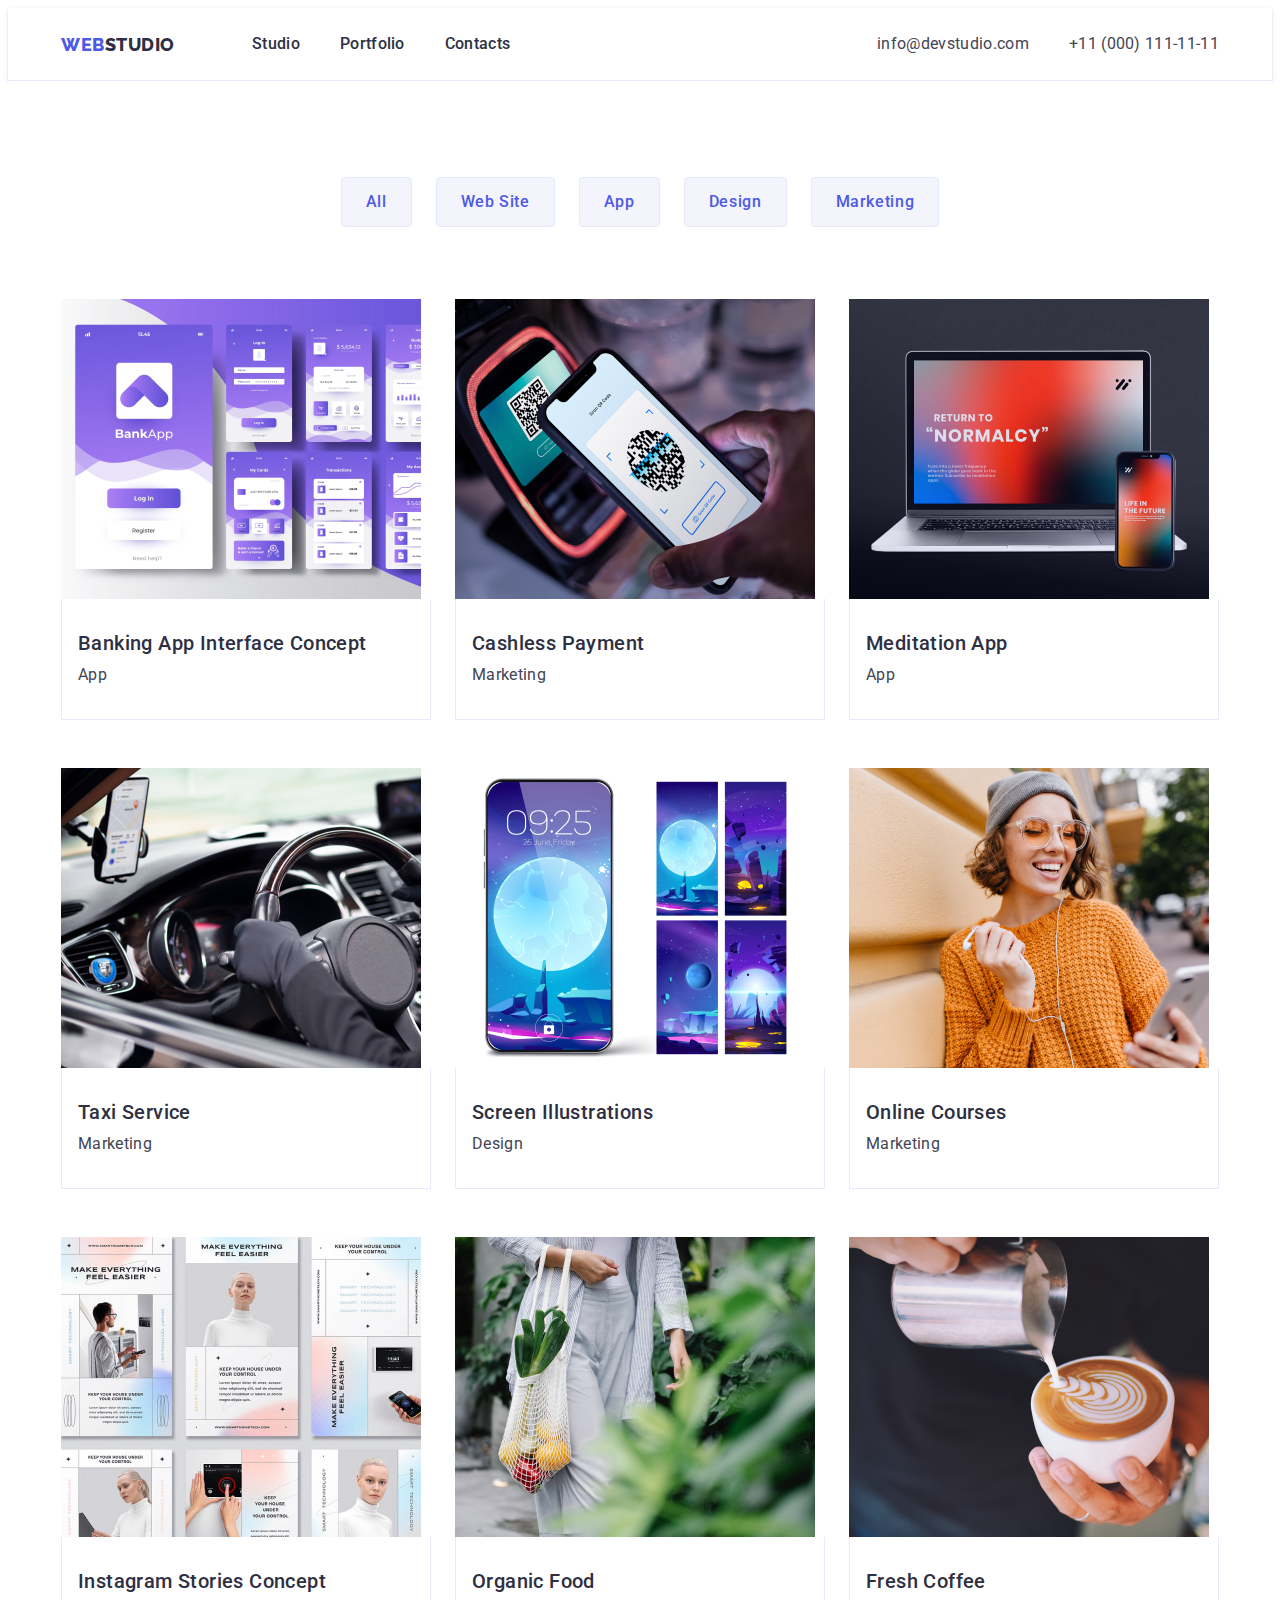
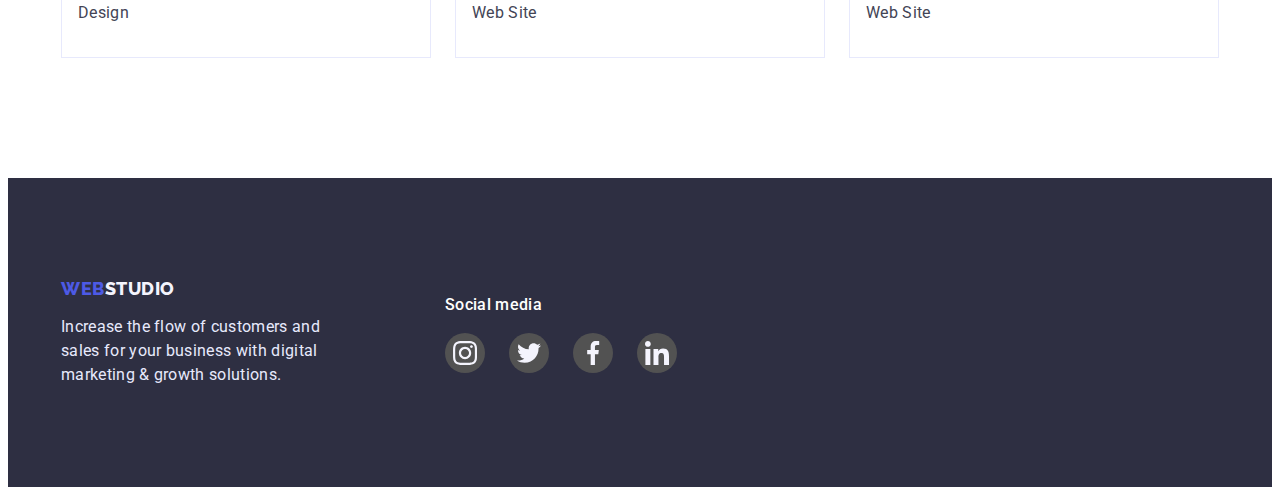
==== portfolio.html @ b8f2cf18 "Initial commit" ====
<!DOCTYPE html>
<html lang="en">

<head>
    <meta charset="UTF-8">
    <meta http-equiv="X-UA-Compatible" content="IE=edge">
    <meta name="viewport" content="width=device-width, initial-scale=1.0">
    <title>Portfolio</title>
    <link rel="stylesheet" href="https://cdnjs.cloudflare.com/ajax/libs/modern-normalize/1.1.0/modern-normalize.min.css"
        integrity="sha512-wpPYUAdjBVSE4KJnH1VR1HeZfpl1ub8YT/NKx4PuQ5NmX2tKuGu6U/JRp5y+Y8XG2tV+wKQpNHVUX03MfMFn9Q=="
        crossorigin="anonymous" referrerpolicy="no-referrer" />
    <link rel="preconnect" href="https://fonts.googleapis.com">
    <link rel="preconnect" href="https://fonts.gstatic.com" crossorigin>
    <link href="https://fonts.googleapis.com/css2?family=Raleway:wght@800&family=Roboto:wght@400;500;700&display=swap"
        rel="stylesheet">
    <link rel="stylesheet" href="./css/styles.css">
</head>

<body>
    <!-- NAVIGATION -->
    <header class="header">
        <div class="container header-container">
            <nav class="header-navigation"><!-- / слеш як силка, повернутись назад в <a href="/"> -->
                <a href="./index.html" class="logo-left link">
                    Web<span class="logo-right link">Studio</span>
                </a>
                <!--  Список елементів в якх є посилань -->
                <!-- header and links -->
                <ul class="header-list  list">
                    <li class="header-item">
                        <a class="nav-link link" href="./index.html">Studio</a>
                    </li>
                    <li class="header-item">
                        <a class="nav-link link" href="./portfolio.html">Portfolio</a>
                    </li>
                    <li class="header-item">
                        <a class="nav-link link" href="">Contacts</a>
                    </li>
                </ul>
            </nav>

            <!-- Список контактів  -->

            <address class="header-adderess">
                <ul class="adrdress-list list">
                    <li class="header-item">
                        <a class="address-link mail link" href="mailto:info@devstudio.com">info@devstudio.com</a>
                    </li>
                    <li class="header-item">
                        <a class="address-link phone link" href="tel:+110001111111"> +11 (000) 111-11-11</a>
                    </li>
                </ul>
            </address>
        </div>
    </header>
    <main>
        <section class="section-portfolio">
            <div class="container">
                <!-- Button -->
                <h1 class="portfolio-title" hidden>All aboute Portfolio</h1>
                <ul class="list portfolio-btn-list">
                    <li class="portfolio-button-item">
                        <button type="button" class="btn-list">All</button>
                    </li>
                    <li class="portfolio-button-item">
                        <button type="button" class="btn-list">Web Site</button>
                    </li>
                    <li class="portfolio-button-item">
                        <button type="button" class="btn-list">App</button>
                    </li>
                    <li class="portfolio-button-item">
                        <button type="button" class="btn-list">Design</button>
                    </li>
                    <li class="portfolio-button-item">
                        <button type="button" class="btn-list">Marketing</button>
                    </li>
                </ul>
                <!-- Imagaes -->
                <ul class="list portfolio-list">
                    <li class="portfolio-item">
                        <div class="box-shadow">
                            <a href="" class="portfolio-link link"><img class="portflio-img"
                                    src="./images/portfolio/img-1portfolio.jpg" alt="Banking App">
                                <div class="portfolio-wrap">
                                    <h2 class="portfolio-subject">Banking App Interface Concept</h2>
                                    <p class="text-item link">App</p>
                                </div>
                            </a>
                        </div>
                    </li>
                    <li class="portfolio-item">
                        <div class="box-shadow">
                            <a href="" class="portfolio-link link"><img class="portflio-img"
                                    src="./images/portfolio/img-2portfolio.jpg" alt="Cashless Payment">
                                <div class="portfolio-wrap">
                                    <h2 class="portfolio-subject">Cashless Payment</h2>
                                    <p class="text-item link">Marketing</p>
                                </div>
                            </a>
                        </div>
                    </li>
                    <li class="portfolio-item">
                        <div class="box-shadow">
                            <a href="" class="portfolio-link link"><img class="portflio-img"
                                    src="./images/portfolio/img-3portfolio.jpg" alt="Meditaion App">
                                <div class="portfolio-wrap">
                                    <h2 class="portfolio-subject">Meditation App</h2>
                                    <p class="text-item link">App</p>
                                </div>
                            </a>
                        </div>
                    </li>
                    <li class="portfolio-item">
                        <div class="box-shadow">
                            <a href="" class="portfolio-link link"><img class="portflio-img"
                                    src="./images/portfolio/img-4portfolio.jpg" alt="Taxi Service">
                                <div class="portfolio-wrap">
                                    <h2 class="portfolio-subject">Taxi Service</h2>
                                    <p class="text-item link">Marketing</p>
                                </div>
                            </a>
                        </div>
                    </li>
                    <li class="portfolio-item">
                        <div class="box-shadow">
                            <a href="" class="portfolio-link link"><img class="portflio-img"
                                    src="./images/portfolio/img-5portfolio.jpg" alt="Screen Illustrations">
                                <div class="portfolio-wrap">
                                    <h2 class="portfolio-subject">Screen Illustrations</h2>
                                    <p class="text-item link">Design</p>
                                </div>
                            </a>
                        </div>
                    </li>
                    <li class="portfolio-item">
                        <div class="box-shadow">
                            <a href="" class="portfolio-link link"><img class="portflio-img"
                                    src="./images/portfolio/img-6portfolio.jpg" alt="Online Courses">
                                <div class="portfolio-wrap">
                                    <h2 class="portfolio-subject">Online Courses</h2>
                                    <p class="text-item link">Marketing</p>
                                </div>
                            </a>
                        </div>
                    </li>
                    <li class="portfolio-item">
                        <div class="box-shadow">
                            <a href="" class="portfolio-link link"><img class="portflio-img"
                                    src="./images/portfolio/img-7portfolio.jpg" alt="Instagram Stories Concept">
                                <div class="portfolio-wrap">
                                    <h2 class="portfolio-subject">Instagram Stories Concept</h2>
                                    <p class="text-item link">Design</p>
                                </div>
                            </a>
                        </div>
                    </li>
                    <li class="portfolio-item">
                        <div class="box-shadow">
                            <a href="" class="portfolio-link link"><img class="portflio-img"
                                    src="./images/portfolio/img-8portfolio.jpg" alt="Organic Food">
                                <div class="portfolio-wrap">
                                    <h2 class="portfolio-subject">Organic Food</h2>
                                    <p class="text-item link">Web Site</p>
                                </div>
                            </a>
                        </div>
                    </li>
                    <li class="portfolio-item">
                        <div class="box-shadow">
                            <a href="" class="portfolio-link link"><img class="portflio-img"
                                    src="./images/portfolio/img-9portfolio.jpg" alt="Fresh Coffee">
                                <div class="portfolio-wrap">
                                    <h2 class="portfolio-subject">Fresh Coffee</h2>
                                    <p class="text-item link">Web Site</p>
                                </div>
                            </a>
                        </div>
                    </li>
                </ul>
            </div>
        </section>
    </main>

    <!-- FOOOTER -->
    <footer class="footer-copyrigth">
        <div class="container footer-container">
            <div class="footer-logo">
                <a href="./index.html" class="logo-left link">
                    Web<span class="logo-right-footer link">Studio</span>
                </a>
                <p class="footer-text">Increase the flow of customers and sales for your business with digital
                    marketing
                    &
                    growth solutions.
                </p>
            </div>
            <div class="footer-soc">
                <p class="footer-title">Social media</p>
                <ul class="footer-soc-list list">
                    <li class="footer-soc-item">
                        <a href="" class="footer-soc-link link">
                            <svg class="footer-soc-icon" width="24px" height="24px">
                                <use href="./images/footer/footer-soc.svg#icon-instagram"></use>
                            </svg>
                        </a>
                    </li>
                    <li class="footer-soc-item">
                        <a href="" class="footer-soc-link link">
                            <svg class="footer-soc-icon" width="24px" height="24px">
                                <use href="./images/footer/footer-soc.svg#icon-twitter"></use>
                            </svg>
                        </a>
                    </li>
                    <li class="footer-soc-item">
                        <a href="" class="footer-soc-link link">
                            <svg class="footer-soc-icon" width="24px" height="24px">
                                <use href="./images/footer/footer-soc.svg#icon-facebook"></use>
                            </svg>
                        </a>
                    </li>
                    <li class="footer-soc-item">
                        <a href="" class="footer-soc-link link">
                            <svg class="footer-soc-icon" width="24px" height="24px">
                                <use href="./images/footer/footer-soc.svg#icon-linkedin"></use>
                            </svg>
                        </a>
                    </li>
                </ul>
            </div>
        </div>
    </footer>
</body>

</html>
---- css/styles.css ----
:root {
    --white-color: #FFFFFF;
    --color-navigation: #2E2F42;
    --logo-left: #4D5AE5;
    --logo-right: #2E2F42;
    --primary-text-color: #434455;
    --main-title-color: #ffffff;
    --background-color: #ffffff;
    --focus-hover: #404bbf;
    --btn-list-color: #ffffff;
    --btn-list-background: #404bbf;
    --background-title-color: #2e2f42;
    --icon-background-about: #F4F4FD;
    --footer-soc-color: #525252;
}

p,
h1,
h2,
h3,
h4,
h5,
h6 {
    margin: 0;
}

ul {
    margin: 0;
    padding-left: 0;
}

button {
    cursor: pointer;
}

address {
    font-style: normal;
}

img {
    display: block;
}

body {
    font-family: "Roboto", sans-serif;
    color: var(--primary-text-color);
    background-color: var(--background-color);
}



/* ------------------------------------------------------------скидання---------------------------------------- */

.container {
    width: 1158px;
    padding-left: 15px;
    padding-right: 15px;
    margin: 0 auto;
}

.link {
    text-decoration: none;
}

.list {
    list-style: none;
}

/*------------------------------------------------------------- header----------------------------------------- */
.header {
    border-bottom: 1px solid #e7e9fc;
    border-top: transparent;
    padding: 24px 0px;
    box-shadow: 0px 2px 1px rgba(46, 47, 66, 0.08),
        0px 1px 1px rgba(46, 47, 66, 0.16), 0px 1px 6px rgba(46, 47, 66, 0.08);
}

/*-------------------------------------------------------- logo------------------------------------------------ */
.logo-left {
    font-family: "Raleway", sans-serif;
    font-style: normal;
    font-weight: 800;
    font-size: 18px;
    line-height: 1.17;
    letter-spacing: 0.03em;
    text-transform: uppercase;
    color: var(--logo-left);
    box-sizing: content-box;
    width: 115px;
    margin-right: 76px;
}

.logo-right {
    color: var(--logo-right);
    margin-right: 75px;
}

/* navigation */

.header-navigation {
    display: flex;
    align-items: center;
    margin-right: auto;
}

.header-list {
    display: flex;
    gap: 40px;
}

.header-container {
    display: flex;
}

.nav-link {
    font-weight: 500;
    font-size: 16px;
    line-height: 1.5;
    letter-spacing: 0.02em;
    color: var(--color-navigation);
    text-decoration: none;
}

.nav-link:is(:hover, :focus) {
    color: var(--focus-hover);
}

/*--------------------------------------------- address header --------------------------------------------------*/

.header-adderess {}

.address-link {
    font-family: 'Roboto';
    font-style: normal;
    font-weight: 400;
    font-size: 16px;
    line-height: 24px;
    letter-spacing: 0.02em;
    color: var(--color-addres-link);
    text-decoration: none;
}

.address-link:is(:hover, :focus) {
    color: var(--focus-hover);
}

.adrdress-list {
    display: flex;
    align-items: center;
}

.mail {
    margin-right: 40px;
}

.phone {
    width: 150px;
}


/**------------------------------------------------ HERO-SECTION -------------------------------------------------*/


.hero-list {
    display: flex;
    background-color: var(--background-title-color);
    align-items: center;
    background-color: #7e8291;
    background-image: linear-gradient(rgba(46, 47, 66, 0.7), rgba(46, 47, 66, 0.7)), url(../images/hero-bg-min.jpg);
    background-repeat: no-repeat;
    background-position: center;
    background-size: cover;
    padding: 188px 0;
    max-width: 1440px;
    margin: 0 auto;
}

.hero-title {
    font-weight: 700;
    font-size: 56px;
    line-height: 1.07;
    text-align: center;
    letter-spacing: 0.02em;
    color: var(--main-title-color);
    width: 496px;
    margin: 0 auto;
}

.button-hero {
    font-family: "Roboto", sans-serif;
    font-style: normal;
    font-weight: 500;
    font-size: 16px;
    line-height: 1.5;
    letter-spacing: 0.04em;
    color: var(--main-title-color);
    background-color: #4d5ae5;
    cursor: pointer;
    border-radius: 4px;
    border: none;
    margin: 0 auto;
    display: flex;
    padding: 16px 32px;
    margin-top: 48px;
}

.button-hero:is(:focus, :hover) {
    background-color: var(--focus-hover);

}


/** ---------------------------------------------------ABOUT SECTION-------------------------------------------- */

.about {
    padding-top: 120px;
    padding-bottom: 120px;
}



.about-icon-design {
    width: 264px;
    height: 112px;
    background-color: var(--icon-background-about);
    border-radius: 4px;
    display: flex;
    align-items: center;
    justify-content: center;
    margin-bottom: 8px;
}

.section-title {
    font-weight: 500;
    font-size: 20px;
    line-height: 1.2;
    letter-spacing: 0.02em;
    color: #2e2f42;
}

.about-list {
    display: flex;
    align-items: center;
    gap: 24px;
}

.text-list {
    width: 264px;
}

.about-headline-item {
    font-weight: 500;
    font-size: 20px;
    line-height: 1.2;
    letter-spacing: 0.02em;
    margin-bottom: 8px;
    color: var(--background-title-color);
}

.about-text-item {
    font-weight: 400;
    font-size: 16px;
    line-height: 1.5;
    letter-spacing: 0.02em;
    color: var(--primary-text-color);
}

/** -------------------------------------------------------DO SECTION------------------------------------------ */
.doing {
    padding-bottom: 120px;
}

.doing-title {
    font-weight: 700;
    font-size: 36px;
    line-height: 1.11;
    text-align: center;
    letter-spacing: 0.02em;
    text-transform: capitalize;
    color: var(--background-title-color);
    margin-bottom: 72px;
}

.doing-list {
    display: flex;
    flex-wrap: wrap;
    gap: 24px;
    align-items: center;
    justify-content: center;
}

.doing-item {}

/*------------------------------------------------------------ TEAM SECTION ------------------------------------------------------------------*/
.team {
    padding-bottom: 120px;
    padding-top: 120px;
    background-color: #F4F4FD;
}

.team-title {
    margin-bottom: 72px;
    font-weight: 700;
    font-size: 36px;
    line-height: 40px;
    text-align: center;
    letter-spacing: 0.02em;
    text-transform: capitalize;
    color: var(--background-title-color);
}

.team-list {
    display: flex;
    align-items: center;
    gap: 24px;
}

.team-img {
    background-color: #FFFFFF;
}

.team-headline-item {
    font-weight: 500;
    font-size: 20px;
    line-height: 24px;
    text-align: center;
    letter-spacing: 0.02em;
    margin-bottom: 8px;
    color: var(--background-title-color);
}

.team-text-item {
    font-weight: 400;
    font-size: 16px;
    line-height: 24px;
    text-align: center;
    letter-spacing: 0.02em;
    color: var(--primary-text-color);
    margin-bottom: 8px;
}

.team-wrap-item {
    padding-top: 32px;
    padding-left: 16px;
    padding-bottom: 32px;
    padding-right: 16px;
    box-shadow: 0px 1px 6px rgba(46, 47, 66, 0.08),
        0px 1px 1px rgba(46, 47, 66, 0.16), 0px 2px 1px rgba(46, 47, 66, 0.08);
    border-radius: 0px 0px 4px 4px;
}

.team-soc-list {
    display: flex;
    justify-content: center;
    gap: 24px;
}

.team-soc-item {
    width: 40px;
    height: 40px;
}

.team-soc-link {
    width: 100%;
    height: 100%;
    border-radius: 50%;
    background-color: var(--logo-left);
    display: inline-block;
    display: flex;
    align-items: center;
    justify-content: center;
}

.team-soc-icon {
    fill: var(--background-color);
}

.team-soc-link:hover,
.team-soc-link:focus {
    background-color: #404BBF;
}

/* ---------------------------------------------------------CUSTOMERS SECTION-------------------------------------------- */
.customers {
    display: flex;
    align-items: center;
    padding-top: 120px;
    padding-bottom: 120px;
}

.customers-title {
    font-weight: 700;
    font-size: 36px;
    line-height: 1.11;
    text-align: center;
    letter-spacing: 0.02em;
    text-transform: capitalize;
    color: var(--background-title-color);
    margin-bottom: 72px;
}

.customers-list {
    display: flex;
    justify-content: center;
    gap: 24px;
}

.customers-item {}

.customers-link {
    width: 168px;
    height: 88px;
    display: flex;
    justify-content: center;
    align-items: center;
    border: 1px solid #8E8F99;
    border-radius: 4px;
    fill: #afb1b8;
}

.customers-link:hover,
.customers-link:focus {
    border-color: var(--focus-hover);
    fill: var(--focus-hover);
}

.customers-icon {
    display: flex;
    justify-content: center;
    align-items: center;
    margin: 0 auto;
}


/*----------------------------------------------------------------- FOOTER SECTION-------------------------------------------------------------------- */
.footer-copyrigth {
    padding-bottom: 100px;
    padding-top: 100px;
    background: #2E2F42;
}

.logo-left {
    font-family: 'Raleway';
    font-style: normal;
    font-weight: 800;
    font-size: 18px;
    line-height: 21px;
    display: flex;
    align-items: center;
    letter-spacing: 0.03em;
    text-transform: uppercase;
    color: #4D5AE5;
}

.logo-right-footer {
    font-family: 'Raleway';
    font-style: normal;
    font-weight: 800;
    font-size: 18px;
    line-height: 21px;
    display: flex;
    align-items: center;
    letter-spacing: 0.03em;
    text-transform: uppercase;
    color: #F4F4FD;
}

.footer-text {
    font-weight: 400;
    font-size: 16px;
    line-height: 1.5;
    letter-spacing: 0.02em;
    color: #E7E9FC;
    margin-top: 16px;
    width: 264px;
}

.footer-soc {
    padding-left: 120px;
}

.footer-logo {}

.footer-container {
    display: flex;
    align-items: center;
}

.footer-title {
    font-style: normal;
    font-weight: 500;
    font-size: 16px;
    line-height: calc(24 / 16);
    letter-spacing: 0.02em;
    color: #FFFFFF;
}

.footer-soc-list {
    display: flex;
    justify-content: center;
    gap: 24px;
}

.footer-soc-item {
    width: 40px;
    height: 40px;
    margin-top: 16px;
}

.footer-soc-link {
    width: 100%;
    height: 100%;
    border-radius: 50%;
    background-color: var(--footer-soc-color);
    display: inline-block;
    display: flex;
    align-items: center;
    justify-content: center;
}

.footer-soc-icon {
    fill: var(--background-color);
}

.footer-soc-link:hover,
.footer-soc-link:focus {
    background: #31D0AA;
}

/*------------------------------------------------------------ PORTFOLIO PAGE ----------------------------------------- */
.section-portfolio {
    background-color: var(--background-color);
    padding-bottom: 120px;
    padding-top: 96px;
}

.portfolio-btn-list {
    display: flex;
    gap: 24px;
    flex-direction: row;
    justify-content: center;
    align-items: center;
    margin-bottom: 72px;
}


.portfolio-list {
    display: flex;
    flex-wrap: wrap;
    gap: 48px 24px;
}

.portfolio-item {
    width: calc((100% - 48px) / 3);
}

.portfolio-link {
    display: block;

}

.portfolio-subject {
    font-weight: 500;
    font-size: 20px;
    line-height: 24px;
    letter-spacing: 0.02em;
    color: var(--background-title-color);
    margin-bottom: 8px;
}

.text-item {
    font-weight: 400;
    font-size: 16px;
    line-height: 24px;
    letter-spacing: 0.02em;
    color: var(--primary-text-color);
}

.portfolio-wrap {
    padding-top: 32px;
    padding-left: 16px;
    padding-bottom: 32px;
    padding-right: 16px;
    border: 1px solid #e7e9fc;
    border-top: transparent;
}

.box-shadow:hover,
.box-shadow:focus {
    box-shadow: 0px 2px 1px rgba(46, 47, 66, 0.08),
        0px 1px 1px rgba(46, 47, 66, 0.16), 0px 1px 6px rgba(46, 47, 66, 0.08);
    box-shadow: 0px 1px 6px rgba(37, 38, 51, 0.08),
        0px 1px 1px rgba(46, 47, 66, 0.16), 0px 2px 1px rgba(46, 47, 66, 0.08);
}



/*------------------------------------------------------- SECTION BUTTON----------------------------------------- */

.btn-list {
    font-family: "Roboto", sans-serif;
    font-weight: 500;
    font-size: 16px;
    line-height: 1.5;
    letter-spacing: 0.04em;
    color: #4D5AE5;
    background-color: #F4F4FD;
    cursor: pointer;
    background: #F4F4FD;
    border: 1px solid #E7E9FC;
    border-radius: 4px;
    padding: 12px 24px;
}

.btn-list:is(:hover, :focus) {
    color: var(--btn-list-color);
    background-color: var(--btn-list-background);
    box-shadow: 0px 2px 1px rgba(46, 47, 66, 0.08),
        0px 1px 1px rgba(46, 47, 66, 0.16), 0px 1px 6px rgba(46, 47, 66, 0.08);
    border: var(--focus-hover);
}
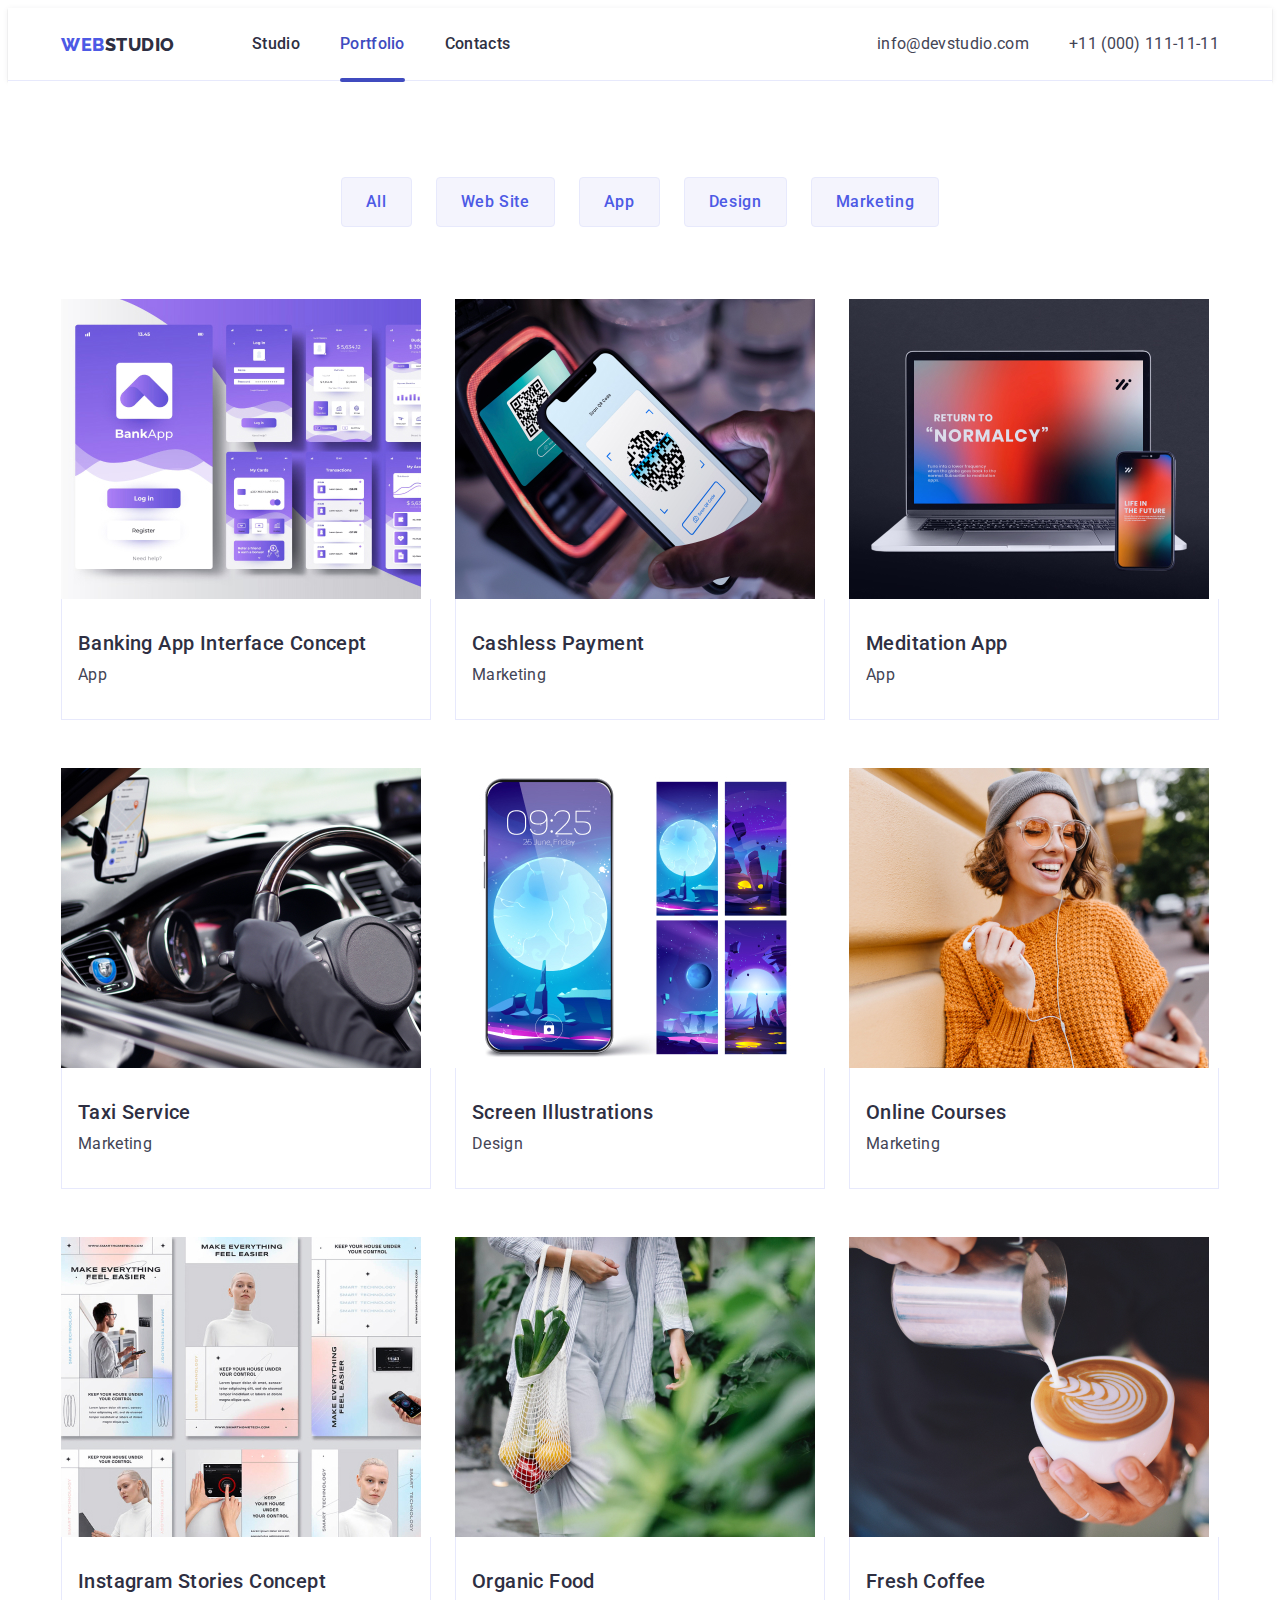
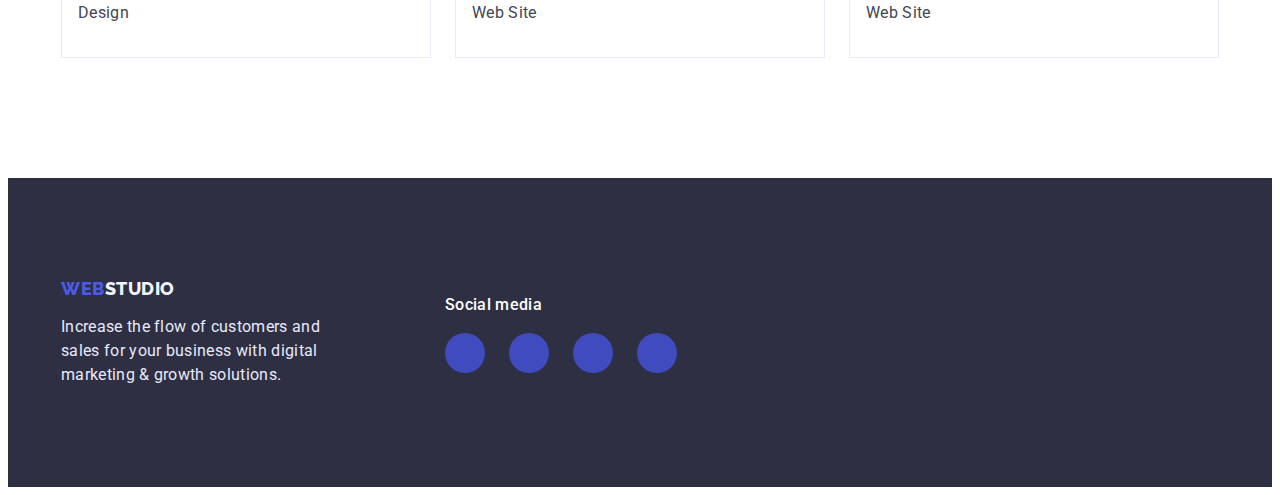
==== commit a675592e: "current зробив для навігації" ====
--- a/portfolio.html
+++ b/portfolio.html
@@ -13,6 +13,7 @@
     <link rel="preconnect" href="https://fonts.gstatic.com" crossorigin>
     <link href="https://fonts.googleapis.com/css2?family=Raleway:wght@800&family=Roboto:wght@400;500;700&display=swap"
         rel="stylesheet">
+    <link href="https://unpkg.com/aos@2.3.1/dist/aos.css" rel="stylesheet">
     <link rel="stylesheet" href="./css/styles.css">
 </head>
 
@@ -31,7 +32,7 @@
                         <a class="nav-link link" href="./index.html">Studio</a>
                     </li>
                     <li class="header-item">
-                        <a class="nav-link link" href="./portfolio.html">Portfolio</a>
+                        <a class="nav-link link current" href="./portfolio.html">Portfolio</a>
                     </li>
                     <li class="header-item">
                         <a class="nav-link link" href="">Contacts</a>
@@ -229,6 +230,10 @@
             </div>
         </div>
     </footer>
+    <script src="https://unpkg.com/aos@2.3.1/dist/aos.js"></script>
+    <script>
+        AOS.init();
+    </script>
 </body>
 
 </html>--- a/css/styles.css
+++ b/css/styles.css
@@ -119,10 +119,28 @@
     letter-spacing: 0.02em;
     color: var(--color-navigation);
     text-decoration: none;
+    /* transition: color 1000ms linear; */
 }
 
 .nav-link:is(:hover, :focus) {
     color: var(--focus-hover);
+}
+
+.current {
+    position: relative;
+    color: var(--focus-hover);
+}
+
+.current::after {
+    content: "";
+    display: block;
+    position: absolute;
+    width: 100%;
+    height: 4px;
+    left: 0;
+    top: 44px;
+    background-color: var(--focus-hover);
+    border-radius: 2px;
 }
 
 /*--------------------------------------------- address header --------------------------------------------------*/
@@ -202,6 +220,7 @@
     display: flex;
     padding: 16px 32px;
     margin-top: 48px;
+    /* transition: background-color 300ms linear; */
 }
 
 .button-hero:is(:focus, :hover) {
@@ -369,6 +388,7 @@
     display: flex;
     align-items: center;
     justify-content: center;
+    /* transition: background-color 300ms linear, fill 300ms linear; */
 }
 
 .team-soc-icon {
@@ -511,7 +531,7 @@
     width: 100%;
     height: 100%;
     border-radius: 50%;
-    background-color: var(--footer-soc-color);
+    background-color: var(--focus-hover);
     display: inline-block;
     display: flex;
     align-items: center;
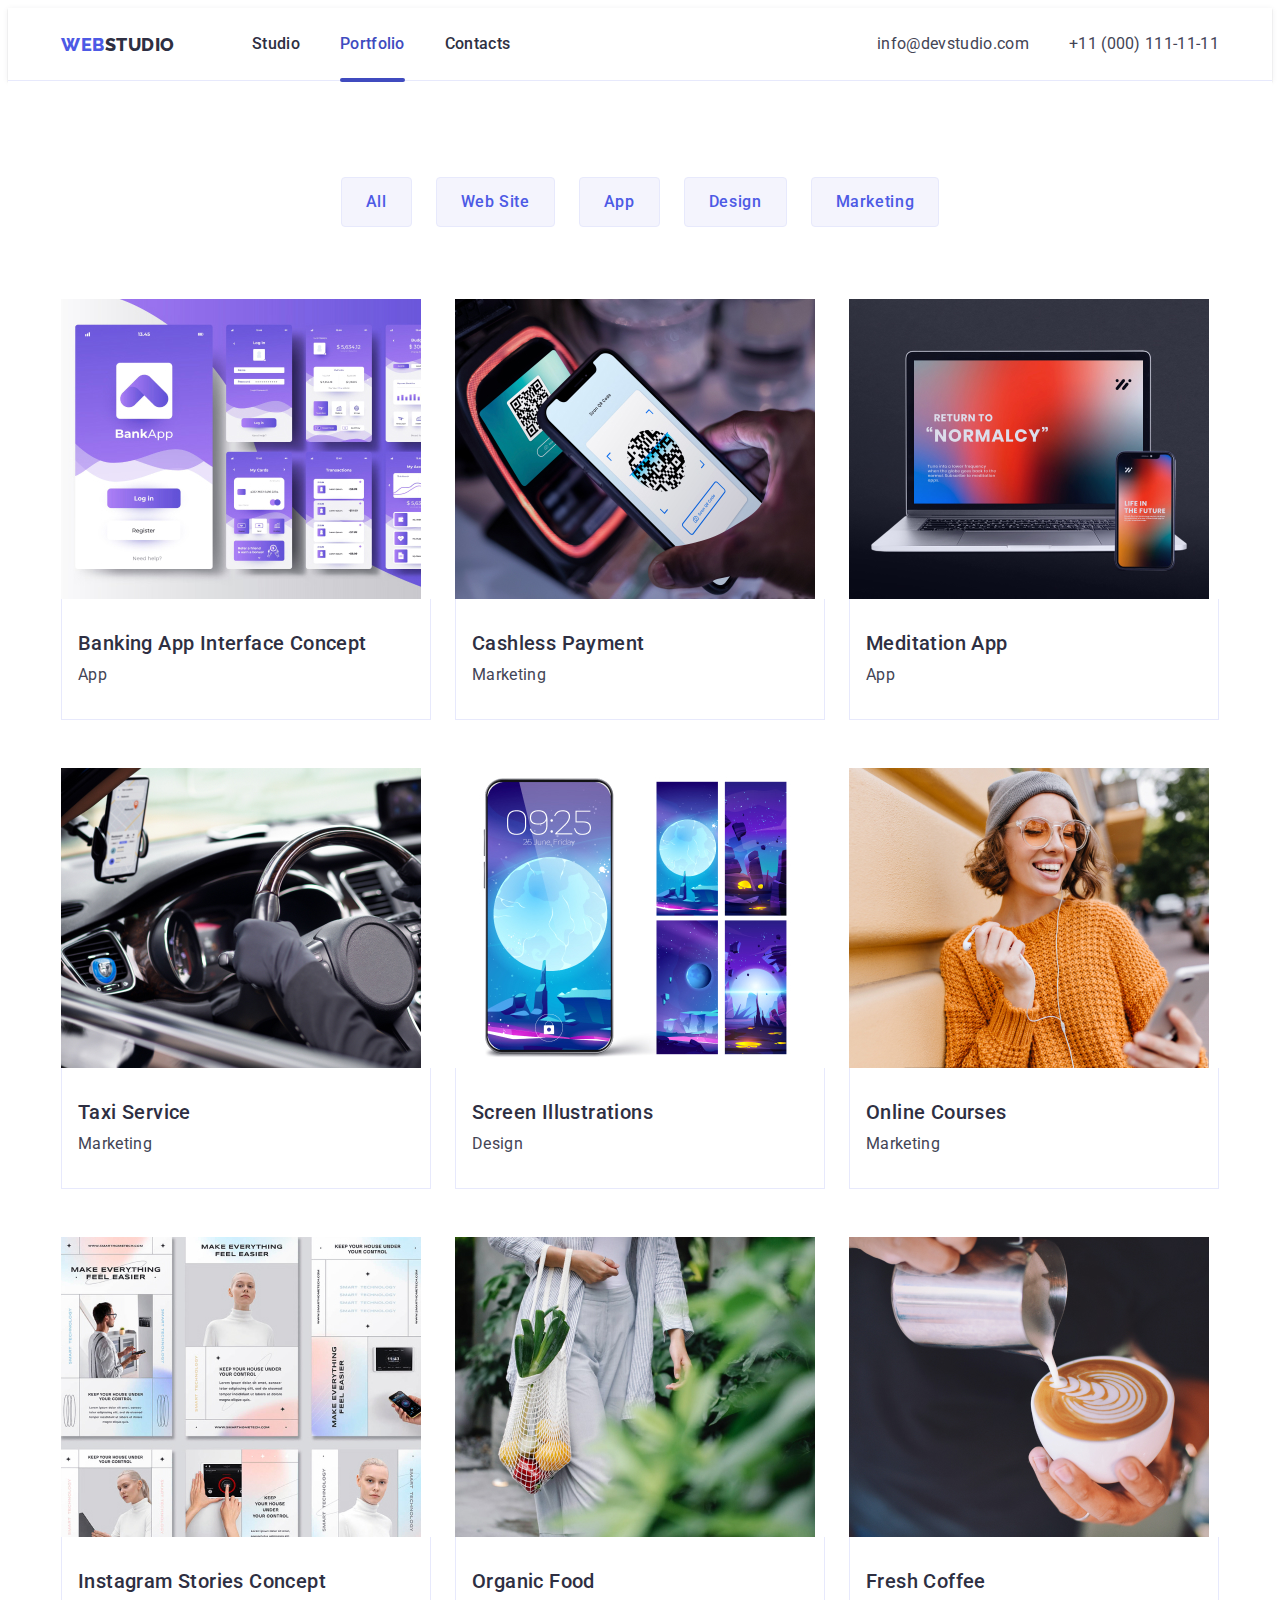
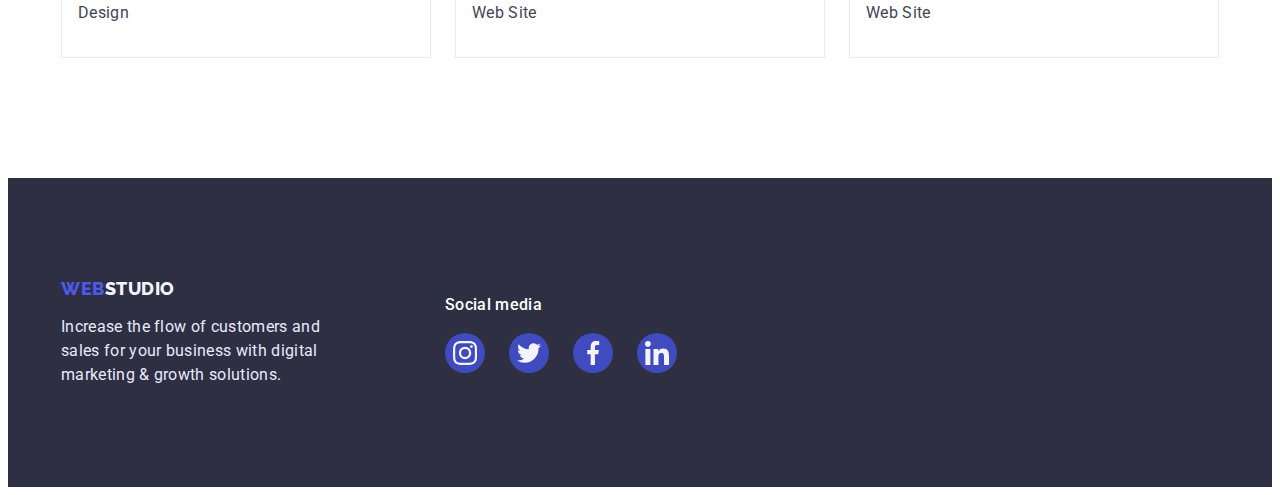
==== commit 650319fb: "модалку та вікно вспливаюче в портфоліо" ====
--- a/portfolio.html
+++ b/portfolio.html
@@ -80,8 +80,16 @@
                 <ul class="list portfolio-list">
                     <li class="portfolio-item">
                         <div class="box-shadow">
-                            <a href="" class="portfolio-link link"><img class="portflio-img"
-                                    src="./images/portfolio/img-1portfolio.jpg" alt="Banking App">
+                            <a href="" class="portfolio-link link">
+                                <div class="portfolio-cover-wrap">
+                                    <img class="portflio-img" src="./images/portfolio/img-1portfolio.jpg"
+                                        alt="Banking App">
+                                    <p class="portfolio-cover-text">
+                                        14 Stylish and User-Friendly App Design Concepts · Task
+                                        Manager App · Calorie Tracker App · Exotic Fruit Ecommerce App ·
+                                        Cloud Storage App
+                                    </p>
+                                </div>
                                 <div class="portfolio-wrap">
                                     <h2 class="portfolio-subject">Banking App Interface Concept</h2>
                                     <p class="text-item link">App</p>
@@ -91,8 +99,16 @@
                     </li>
                     <li class="portfolio-item">
                         <div class="box-shadow">
-                            <a href="" class="portfolio-link link"><img class="portflio-img"
-                                    src="./images/portfolio/img-2portfolio.jpg" alt="Cashless Payment">
+                            <a href="" class="portfolio-link link">
+                                <div class="portfolio-cover-wrap">
+                                    <img class="portflio-img" src="./images/portfolio/img-2portfolio.jpg"
+                                        alt="Banking App">
+                                    <p class="portfolio-cover-text">
+                                        14 Stylish and User-Friendly App Design Concepts · Task
+                                        Manager App · Calorie Tracker App · Exotic Fruit Ecommerce App ·
+                                        Cloud Storage App
+                                    </p>
+                                </div>
                                 <div class="portfolio-wrap">
                                     <h2 class="portfolio-subject">Cashless Payment</h2>
                                     <p class="text-item link">Marketing</p>
@@ -102,8 +118,16 @@
                     </li>
                     <li class="portfolio-item">
                         <div class="box-shadow">
-                            <a href="" class="portfolio-link link"><img class="portflio-img"
-                                    src="./images/portfolio/img-3portfolio.jpg" alt="Meditaion App">
+                            <a href="" class="portfolio-link link">
+                                <div class="portfolio-cover-wrap">
+                                    <img class="portflio-img" src="./images/portfolio/img-3portfolio.jpg"
+                                        alt="Banking App">
+                                    <p class="portfolio-cover-text">
+                                        14 Stylish and User-Friendly App Design Concepts · Task
+                                        Manager App · Calorie Tracker App · Exotic Fruit Ecommerce App ·
+                                        Cloud Storage App
+                                    </p>
+                                </div>
                                 <div class="portfolio-wrap">
                                     <h2 class="portfolio-subject">Meditation App</h2>
                                     <p class="text-item link">App</p>
@@ -113,8 +137,16 @@
                     </li>
                     <li class="portfolio-item">
                         <div class="box-shadow">
-                            <a href="" class="portfolio-link link"><img class="portflio-img"
-                                    src="./images/portfolio/img-4portfolio.jpg" alt="Taxi Service">
+                            <a href="" class="portfolio-link link">
+                                <div class="portfolio-cover-wrap">
+                                    <img class="portflio-img" src="./images/portfolio/img-4portfolio.jpg"
+                                        alt="Banking App">
+                                    <p class="portfolio-cover-text">
+                                        14 Stylish and User-Friendly App Design Concepts · Task
+                                        Manager App · Calorie Tracker App · Exotic Fruit Ecommerce App ·
+                                        Cloud Storage App
+                                    </p>
+                                </div>
                                 <div class="portfolio-wrap">
                                     <h2 class="portfolio-subject">Taxi Service</h2>
                                     <p class="text-item link">Marketing</p>
@@ -124,8 +156,16 @@
                     </li>
                     <li class="portfolio-item">
                         <div class="box-shadow">
-                            <a href="" class="portfolio-link link"><img class="portflio-img"
-                                    src="./images/portfolio/img-5portfolio.jpg" alt="Screen Illustrations">
+                            <a href="" class="portfolio-link link">
+                                <div class="portfolio-cover-wrap">
+                                    <img class="portflio-img" src="./images/portfolio/img-5portfolio.jpg"
+                                        alt="Banking App">
+                                    <p class="portfolio-cover-text">
+                                        14 Stylish and User-Friendly App Design Concepts · Task
+                                        Manager App · Calorie Tracker App · Exotic Fruit Ecommerce App ·
+                                        Cloud Storage App
+                                    </p>
+                                </div>
                                 <div class="portfolio-wrap">
                                     <h2 class="portfolio-subject">Screen Illustrations</h2>
                                     <p class="text-item link">Design</p>
@@ -135,8 +175,16 @@
                     </li>
                     <li class="portfolio-item">
                         <div class="box-shadow">
-                            <a href="" class="portfolio-link link"><img class="portflio-img"
-                                    src="./images/portfolio/img-6portfolio.jpg" alt="Online Courses">
+                            <a href="" class="portfolio-link link">
+                                <div class="portfolio-cover-wrap">
+                                    <img class="portflio-img" src="./images/portfolio/img-6portfolio.jpg"
+                                        alt="Banking App">
+                                    <p class="portfolio-cover-text">
+                                        14 Stylish and User-Friendly App Design Concepts · Task
+                                        Manager App · Calorie Tracker App · Exotic Fruit Ecommerce App ·
+                                        Cloud Storage App
+                                    </p>
+                                </div>
                                 <div class="portfolio-wrap">
                                     <h2 class="portfolio-subject">Online Courses</h2>
                                     <p class="text-item link">Marketing</p>
@@ -146,8 +194,16 @@
                     </li>
                     <li class="portfolio-item">
                         <div class="box-shadow">
-                            <a href="" class="portfolio-link link"><img class="portflio-img"
-                                    src="./images/portfolio/img-7portfolio.jpg" alt="Instagram Stories Concept">
+                            <a href="" class="portfolio-link link">
+                                <div class="portfolio-cover-wrap">
+                                    <img class="portflio-img" src="./images/portfolio/img-7portfolio.jpg"
+                                        alt="Banking App">
+                                    <p class="portfolio-cover-text">
+                                        14 Stylish and User-Friendly App Design Concepts · Task
+                                        Manager App · Calorie Tracker App · Exotic Fruit Ecommerce App ·
+                                        Cloud Storage App
+                                    </p>
+                                </div>
                                 <div class="portfolio-wrap">
                                     <h2 class="portfolio-subject">Instagram Stories Concept</h2>
                                     <p class="text-item link">Design</p>
@@ -157,8 +213,16 @@
                     </li>
                     <li class="portfolio-item">
                         <div class="box-shadow">
-                            <a href="" class="portfolio-link link"><img class="portflio-img"
-                                    src="./images/portfolio/img-8portfolio.jpg" alt="Organic Food">
+                            <a href="" class="portfolio-link link">
+                                <div class="portfolio-cover-wrap">
+                                    <img class="portflio-img" src="./images/portfolio/img-8portfolio.jpg"
+                                        alt="Banking App">
+                                    <p class="portfolio-cover-text">
+                                        14 Stylish and User-Friendly App Design Concepts · Task
+                                        Manager App · Calorie Tracker App · Exotic Fruit Ecommerce App ·
+                                        Cloud Storage App
+                                    </p>
+                                </div>
                                 <div class="portfolio-wrap">
                                     <h2 class="portfolio-subject">Organic Food</h2>
                                     <p class="text-item link">Web Site</p>
@@ -168,8 +232,16 @@
                     </li>
                     <li class="portfolio-item">
                         <div class="box-shadow">
-                            <a href="" class="portfolio-link link"><img class="portflio-img"
-                                    src="./images/portfolio/img-9portfolio.jpg" alt="Fresh Coffee">
+                            <a href="" class="portfolio-link link">
+                                <div class="portfolio-cover-wrap">
+                                    <img class="portflio-img" src="./images/portfolio/img-9portfolio.jpg"
+                                        alt="Banking App">
+                                    <p class="portfolio-cover-text">
+                                        14 Stylish and User-Friendly App Design Concepts · Task
+                                        Manager App · Calorie Tracker App · Exotic Fruit Ecommerce App ·
+                                        Cloud Storage App
+                                    </p>
+                                </div>
                                 <div class="portfolio-wrap">
                                     <h2 class="portfolio-subject">Fresh Coffee</h2>
                                     <p class="text-item link">Web Site</p>
@@ -201,28 +273,28 @@
                     <li class="footer-soc-item">
                         <a href="" class="footer-soc-link link">
                             <svg class="footer-soc-icon" width="24px" height="24px">
-                                <use href="./images/footer/footer-soc.svg#icon-instagram"></use>
+                                <use href="./images/svg-photo/imeges-vector.svg#icon-instagram"></use>
                             </svg>
                         </a>
                     </li>
                     <li class="footer-soc-item">
                         <a href="" class="footer-soc-link link">
                             <svg class="footer-soc-icon" width="24px" height="24px">
-                                <use href="./images/footer/footer-soc.svg#icon-twitter"></use>
+                                <use href="./images/svg-photo/imeges-vector.svg#icon-twitter"></use>
                             </svg>
                         </a>
                     </li>
                     <li class="footer-soc-item">
                         <a href="" class="footer-soc-link link">
                             <svg class="footer-soc-icon" width="24px" height="24px">
-                                <use href="./images/footer/footer-soc.svg#icon-facebook"></use>
+                                <use href="./images/svg-photo/imeges-vector.svg#icon-facebook"></use>
                             </svg>
                         </a>
                     </li>
                     <li class="footer-soc-item">
                         <a href="" class="footer-soc-link link">
                             <svg class="footer-soc-icon" width="24px" height="24px">
-                                <use href="./images/footer/footer-soc.svg#icon-linkedin"></use>
+                                <use href="./images/svg-photo/imeges-vector.svg#icon-linkedin"></use>
                             </svg>
                         </a>
                     </li>
--- a/css/styles.css
+++ b/css/styles.css
@@ -12,6 +12,7 @@
     --background-title-color: #2e2f42;
     --icon-background-about: #F4F4FD;
     --footer-soc-color: #525252;
+    --transition: 250ms cubic-bezier(0.4, 0, 0.2, 1);
 }
 
 p,
@@ -576,7 +577,32 @@
 
 .portfolio-link {
     display: block;
-
+}
+
+.portfolio-link:hover .portfolio-cover-text {
+    transform: translate(0);
+}
+
+.portfolio-cover-wrap {
+    position: relative;
+    overflow: hidden;
+}
+
+.portfolio-cover-text {
+    position: absolute;
+    top: 0;
+    font-style: normal;
+    font-weight: 400;
+    font-size: 16px;
+    line-height: calc(24 / 16);
+    letter-spacing: 0.02em;
+    color: #ffffff;
+    background: #4D5AE5;
+    background-color: rgba(12, 28, 211, 0.5);
+    padding: 40px 32px 164px;
+    height: 100%;
+    transform: translateY(100%);
+    transition: transform 300ms linear;
 }
 
 .portfolio-subject {
@@ -638,4 +664,46 @@
     box-shadow: 0px 2px 1px rgba(46, 47, 66, 0.08),
         0px 1px 1px rgba(46, 47, 66, 0.16), 0px 1px 6px rgba(46, 47, 66, 0.08);
     border: var(--focus-hover);
+}
+
+.backdrop {
+
+    top: 0;
+    width: 100%;
+    height: 100%;
+    background: rgba(23, 26, 36, 0.096);
+    transition: opacity 300ms linear, visibility 300ms linear;
+}
+
+.modal {
+    width: 500px;
+    min-height: 500px;
+    background-color: #ffffff;
+    border-radius: 5px;
+    position: absolute;
+    top: 50%;
+    left: 50%;
+    transform: translate(-50%, -50%) scale(1) rotate(0);
+    transition: transform 300ms linear;
+    padding: 20px;
+}
+
+.backdrop.is-hidden .modal {
+    transform: translate(-50%, -50%) scaleY(0) rotate(-90deg);
+}
+
+.modal-close-btn {
+    width: 24px;
+    height: 24px;
+    border: 1px solid #999999;
+    background-color: transparent;
+    border-radius: 50%;
+    display: block;
+    margin-left: auto;
+}
+
+.is-hidden {
+    opacity: 0;
+    visibility: hidden;
+    pointer-events: none;
 }